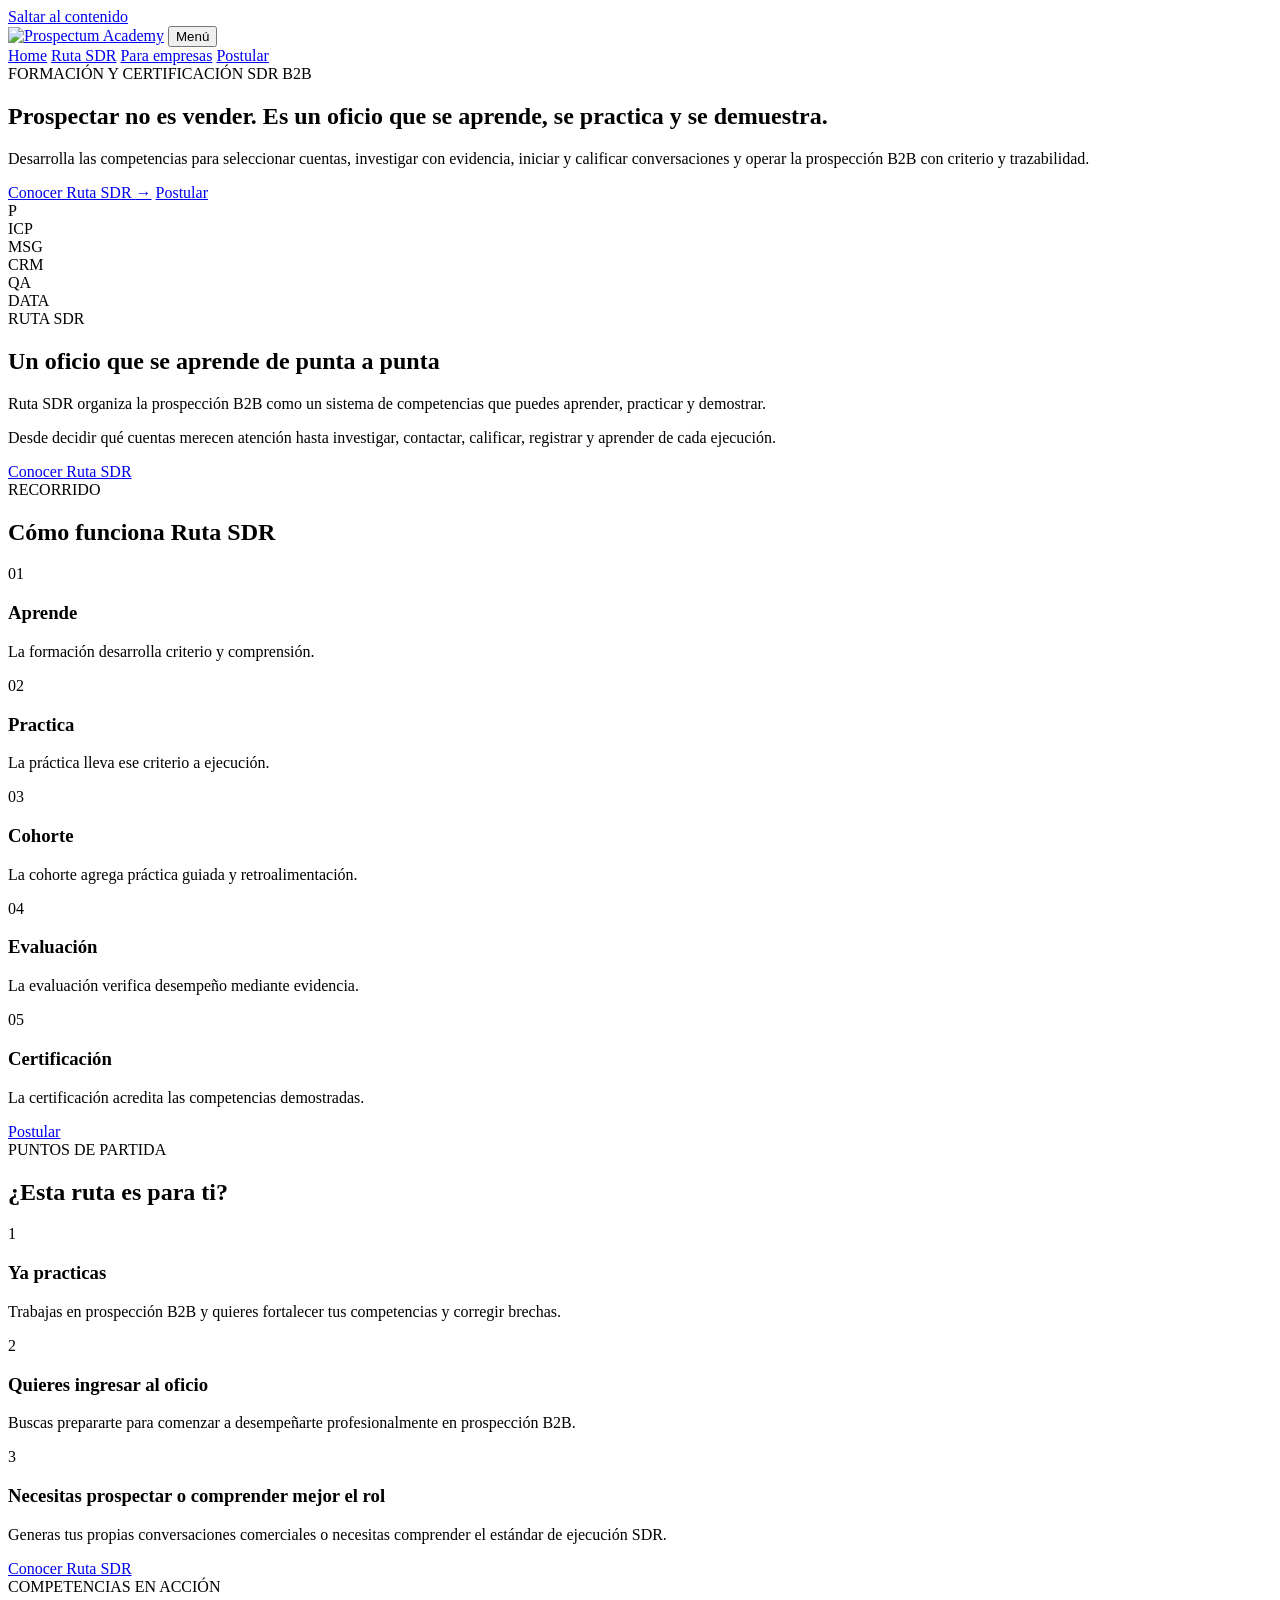
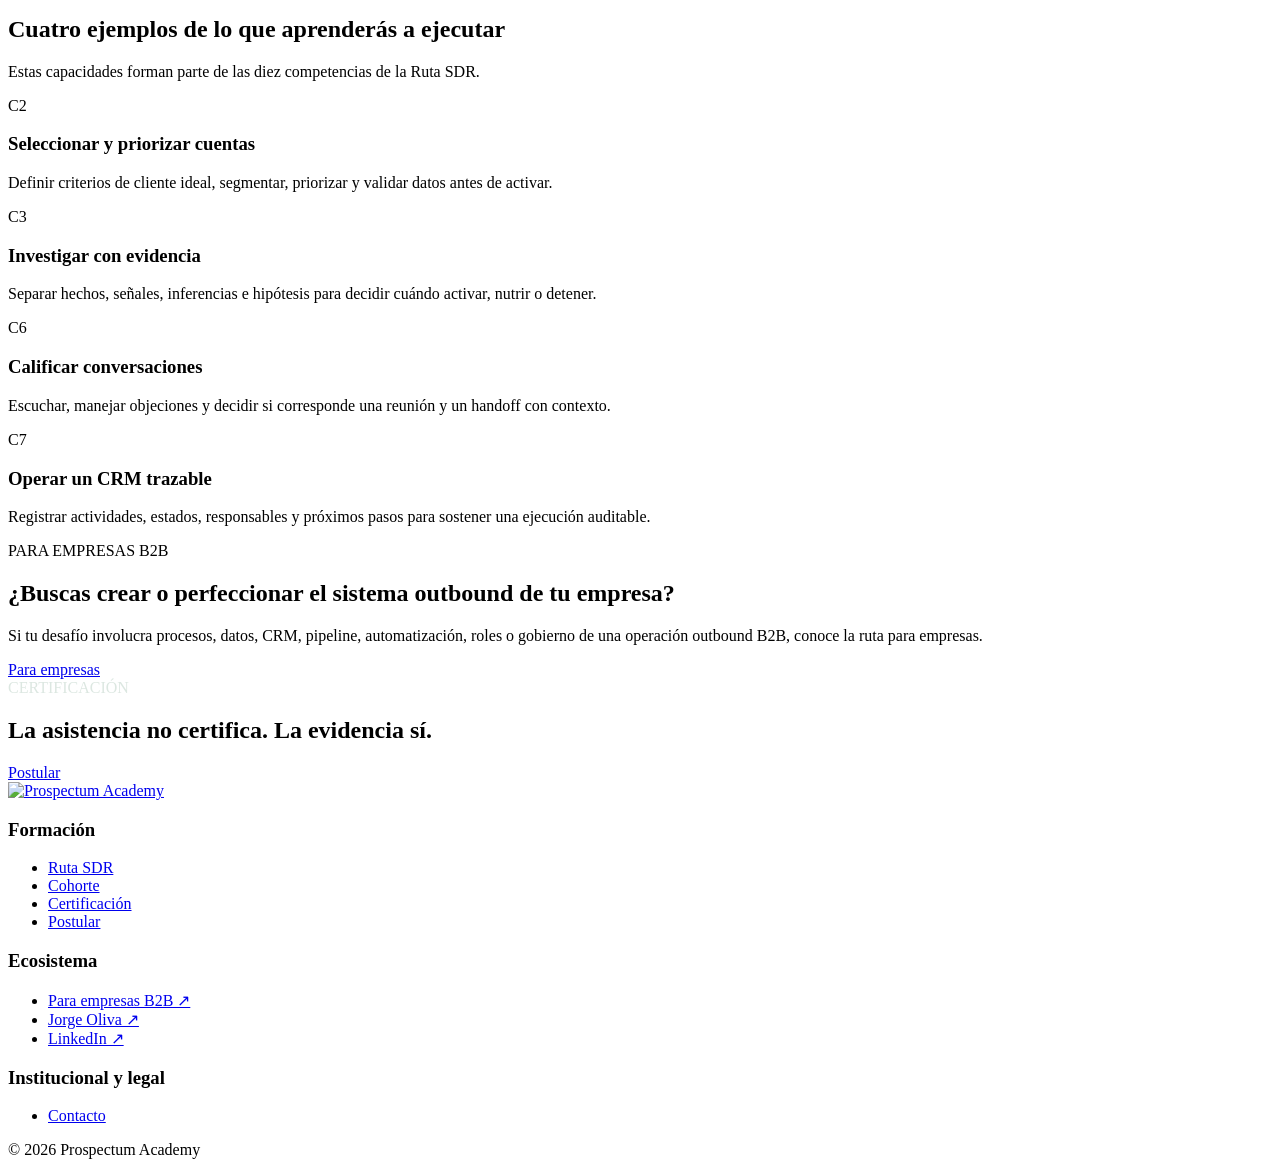
==== index.html @ 735fae05 "Publicar demo navegable Prospectum Academy V1" ====
<!doctype html>
<html lang="es">
<head>
  <meta charset="utf-8">
  <meta name="viewport" content="width=device-width, initial-scale=1">
  <title>Prospectum Academy | Formación y certificación SDR B2B</title>
  <link rel="preconnect" href="https://fonts.googleapis.com">
  <link rel="preconnect" href="https://fonts.gstatic.com" crossorigin>
  <link href="https://fonts.googleapis.com/css2?family=Instrument+Sans:wght@400;500;600;700&family=Inter:wght@300;500;700;800&display=swap" rel="stylesheet">
  <meta name="description" content="Desarrolla competencias para seleccionar cuentas, investigar con evidencia, iniciar y calificar conversaciones y operar la prospección B2B con criterio y trazabilidad.">
  <link rel="canonical" href="https://prospectum.academy/">
  <link rel="stylesheet" href="assets/css/styles.css">
</head>
<body>
<a class="skip-link" href="#contenido">Saltar al contenido</a>
<header class="site-header">
  <div class="container header-inner">
    <a class="brand" href="./" aria-label="Prospectum Academy — Home"><img class="brand-logo" src="assets/img/logo-prospectum-academy.png" alt="Prospectum Academy"></a>
    <button class="menu-toggle" type="button" data-menu-toggle aria-expanded="false" aria-controls="main-nav">Menú</button>
    <nav class="site-nav" id="main-nav" data-site-nav aria-label="Navegación principal">
      <a href="./" aria-current="page">Home</a>
      <a href="ruta-sdr/" data-track="ruta_sdr">Ruta SDR</a>
      <a href="para-empresas/" data-track="para_empresas">Para empresas</a>
      <a href="postular/" class="nav-cta" data-track="postular">Postular</a>
    </nav>
  </div>
</header>
<main id="contenido">
  <section class="hero">
    <div class="container hero-grid">
      <div class="hero-copy">
        <span class="eyebrow">FORMACIÓN Y CERTIFICACIÓN SDR B2B</span>
        <h1>Prospectar no es vender. Es un oficio que se aprende, se practica y se demuestra.</h1>
        <p class="lead">Desarrolla las competencias para seleccionar cuentas, investigar con evidencia, iniciar y calificar conversaciones y operar la prospección B2B con criterio y trazabilidad.</p>
        <div class="hero-actions">
          <a class="btn btn-primary" href="ruta-sdr/" data-track="ruta_sdr">Conocer Ruta SDR <span aria-hidden="true">→</span></a>
          <a class="btn btn-secondary" href="postular/" data-track="postular">Postular</a>
        </div>
      </div>
      <div class="hero-visual" aria-hidden="true">
        <div class="orbit">
          <div class="orbit-core">P</div>
          <div class="orbit-node node-1">ICP</div>
          <div class="orbit-node node-2">MSG</div>
          <div class="orbit-node node-3">CRM</div>
          <div class="orbit-node node-4">QA</div>
          <div class="orbit-node node-5">DATA</div>
        </div>
      </div>
    </div>
  </section>

  <section class="section">
    <div class="container split">
      <div>
        <span class="eyebrow">RUTA SDR</span>
        <h2>Un oficio que se aprende de punta a punta</h2>
      </div>
      <div>
        <p class="section-intro">Ruta SDR organiza la prospección B2B como un sistema de competencias que puedes aprender, practicar y demostrar.</p>
        <p>Desde decidir qué cuentas merecen atención hasta investigar, contactar, calificar, registrar y aprender de cada ejecución.</p>
        <a class="btn btn-secondary" href="ruta-sdr/" data-track="ruta_sdr">Conocer Ruta SDR</a>
      </div>
    </div>
  </section>

  <section class="section section-cream">
    <div class="container">
      <span class="eyebrow">RECORRIDO</span>
      <h2>Cómo funciona Ruta SDR</h2>
      <div class="steps" aria-label="Recorrido Ruta SDR">
        <article class="step"><span class="step-num">01</span><h3>Aprende</h3><p>La formación desarrolla criterio y comprensión.</p></article>
        <article class="step"><span class="step-num">02</span><h3>Practica</h3><p>La práctica lleva ese criterio a ejecución.</p></article>
        <article class="step"><span class="step-num">03</span><h3>Cohorte</h3><p>La cohorte agrega práctica guiada y retroalimentación.</p></article>
        <article class="step"><span class="step-num">04</span><h3>Evaluación</h3><p>La evaluación verifica desempeño mediante evidencia.</p></article>
        <article class="step"><span class="step-num">05</span><h3>Certificación</h3><p>La certificación acredita las competencias demostradas.</p></article>
      </div>
      <div class="hero-actions"><a class="btn btn-primary" href="postular/" data-track="postular">Postular</a></div>
    </div>
  </section>

  <section class="section">
    <div class="container">
      <span class="eyebrow">PUNTOS DE PARTIDA</span>
      <h2>¿Esta ruta es para ti?</h2>
      <div class="cards cards-3">
        <article class="card"><div class="card-icon" aria-hidden="true">1</div><h3>Ya practicas</h3><p>Trabajas en prospección B2B y quieres fortalecer tus competencias y corregir brechas.</p></article>
        <article class="card"><div class="card-icon" aria-hidden="true">2</div><h3>Quieres ingresar al oficio</h3><p>Buscas prepararte para comenzar a desempeñarte profesionalmente en prospección B2B.</p></article>
        <article class="card"><div class="card-icon" aria-hidden="true">3</div><h3>Necesitas prospectar o comprender mejor el rol</h3><p>Generas tus propias conversaciones comerciales o necesitas comprender el estándar de ejecución SDR.</p></article>
      </div>
      <div class="hero-actions"><a class="btn btn-secondary" href="ruta-sdr/" data-track="ruta_sdr">Conocer Ruta SDR</a></div>
    </div>
  </section>

  <section class="section section-cream">
    <div class="container">
      <span class="eyebrow">COMPETENCIAS EN ACCIÓN</span>
      <h2>Cuatro ejemplos de lo que aprenderás a ejecutar</h2>
      <p class="section-intro">Estas capacidades forman parte de las diez competencias de la Ruta SDR.</p>
      <div class="cards cards-4">
        <article class="card"><span class="card-number">C2</span><h3>Seleccionar y priorizar cuentas</h3><p>Definir criterios de cliente ideal, segmentar, priorizar y validar datos antes de activar.</p></article>
        <article class="card"><span class="card-number">C3</span><h3>Investigar con evidencia</h3><p>Separar hechos, señales, inferencias e hipótesis para decidir cuándo activar, nutrir o detener.</p></article>
        <article class="card"><span class="card-number">C6</span><h3>Calificar conversaciones</h3><p>Escuchar, manejar objeciones y decidir si corresponde una reunión y un handoff con contexto.</p></article>
        <article class="card"><span class="card-number">C7</span><h3>Operar un CRM trazable</h3><p>Registrar actividades, estados, responsables y próximos pasos para sostener una ejecución auditable.</p></article>
      </div>
    </div>
  </section>

  <section class="section">
    <div class="container split">
      <div><span class="eyebrow">PARA EMPRESAS B2B</span><h2>¿Buscas crear o perfeccionar el sistema outbound de tu empresa?</h2></div>
      <div><p class="section-intro">Si tu desafío involucra procesos, datos, CRM, pipeline, automatización, roles o gobierno de una operación outbound B2B, conoce la ruta para empresas.</p><a class="btn btn-secondary" href="para-empresas/" data-track="para_empresas">Para empresas</a></div>
    </div>
  </section>

  <section class="section section-dark">
    <div class="narrow">
      <span class="eyebrow" style="color:#dce7e1">CERTIFICACIÓN</span>
      <h2>La asistencia no certifica. La evidencia sí.</h2>
      <div class="hero-actions"><a class="btn btn-on-dark" href="postular/" data-track="postular">Postular</a></div>
    </div>
  </section>
</main>
<footer class="footer">
  <div class="container footer-grid">
    <div><a class="brand" href="./" aria-label="Prospectum Academy — Home"><img class="brand-logo" src="assets/img/logo-prospectum-academy-white.png" alt="Prospectum Academy"></a></div>
    <div><h3>Formación</h3><ul><li><a href="ruta-sdr/">Ruta SDR</a></li><li><a href="ruta-sdr/#cohorte">Cohorte</a></li><li><a href="ruta-sdr/#certificacion">Certificación</a></li><li><a href="postular/">Postular</a></li></ul></div>
    <div><h3>Ecosistema</h3><ul><li><a href="https://prospectum.tech" target="_blank" rel="noopener">Para empresas B2B ↗</a></li><li><a href="https://jorgeoliva.ai" target="_blank" rel="noopener">Jorge Oliva ↗</a></li><li><a href="https://www.linkedin.com/company/prospectum%C2%AE/" target="_blank" rel="noopener">LinkedIn ↗</a></li></ul></div>
    <div><h3>Institucional y legal</h3><ul><li><a href="mailto:contacto@prospectum.academy">Contacto</a></li></ul></div>
  </div>
  <div class="container footer-bottom">© 2026 Prospectum Academy</div>
</footer>
<script src="assets/js/site.js" defer></script>
</body>
</html>
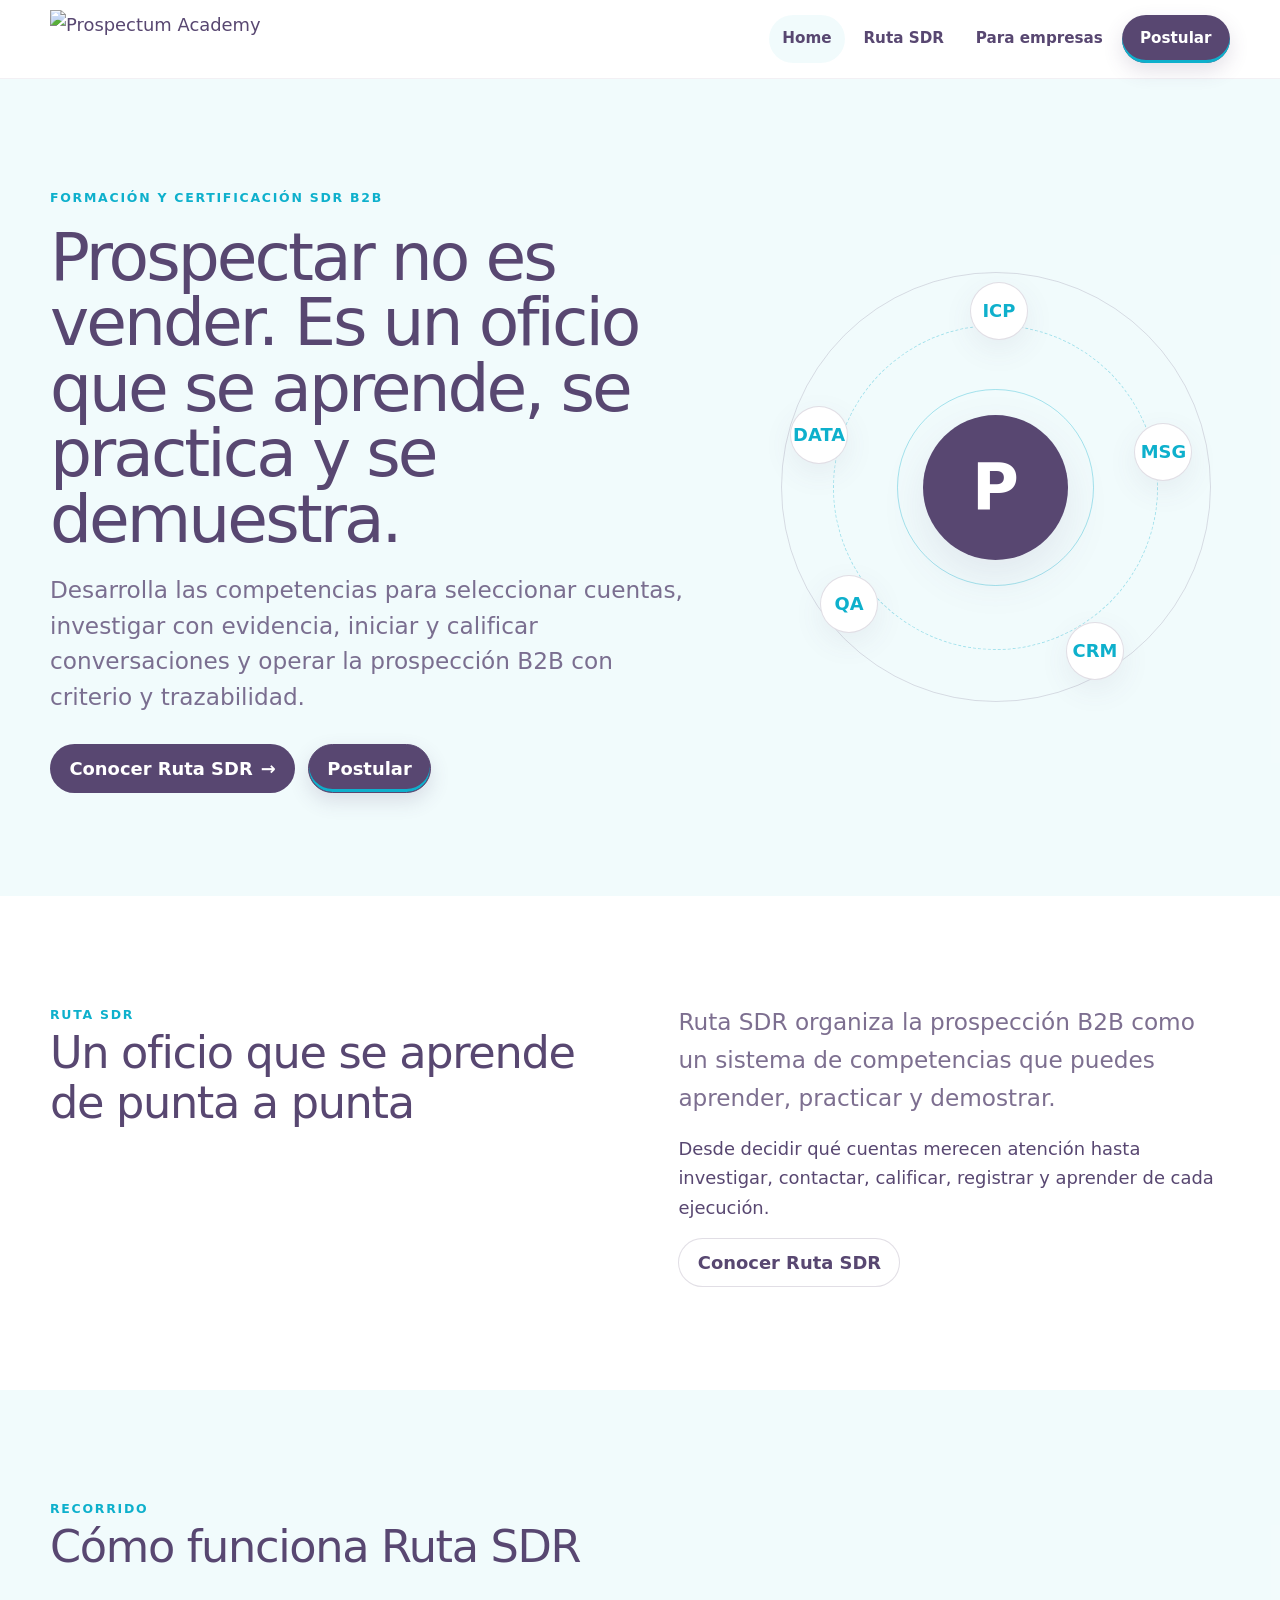
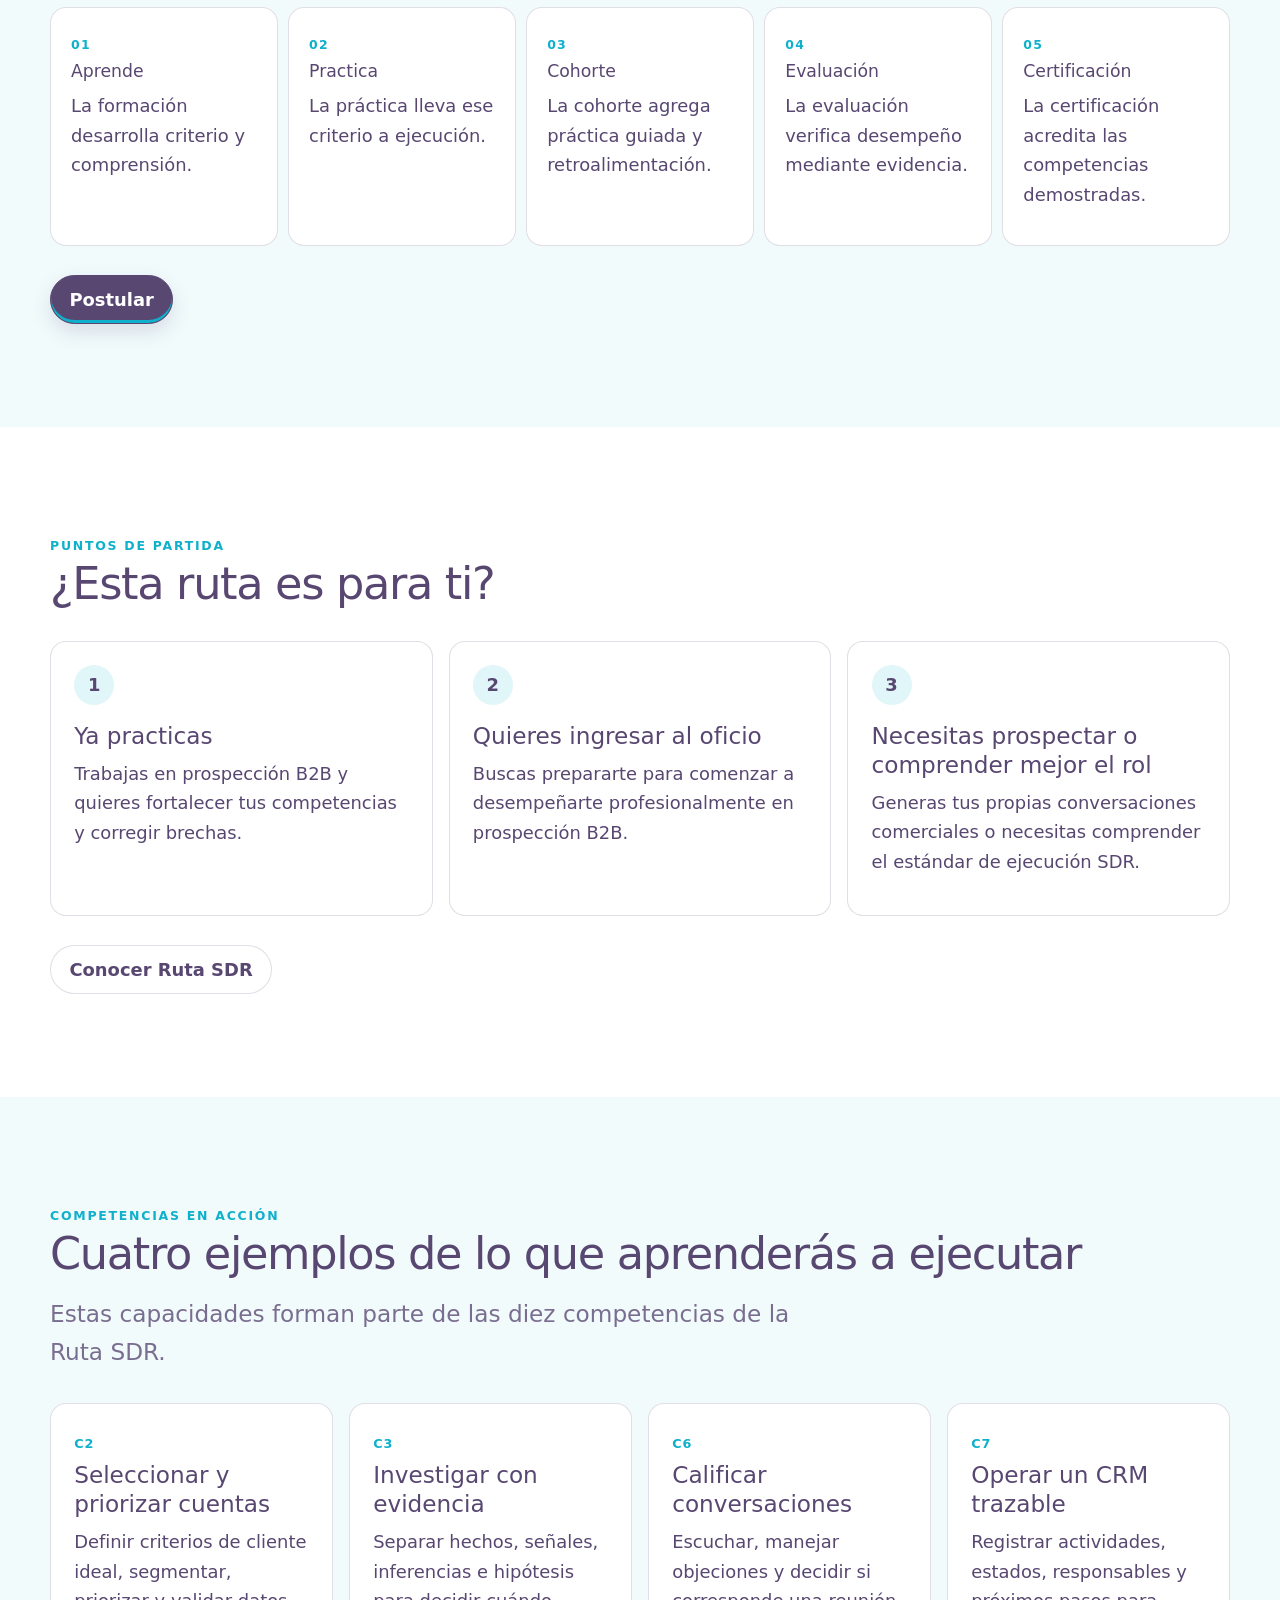
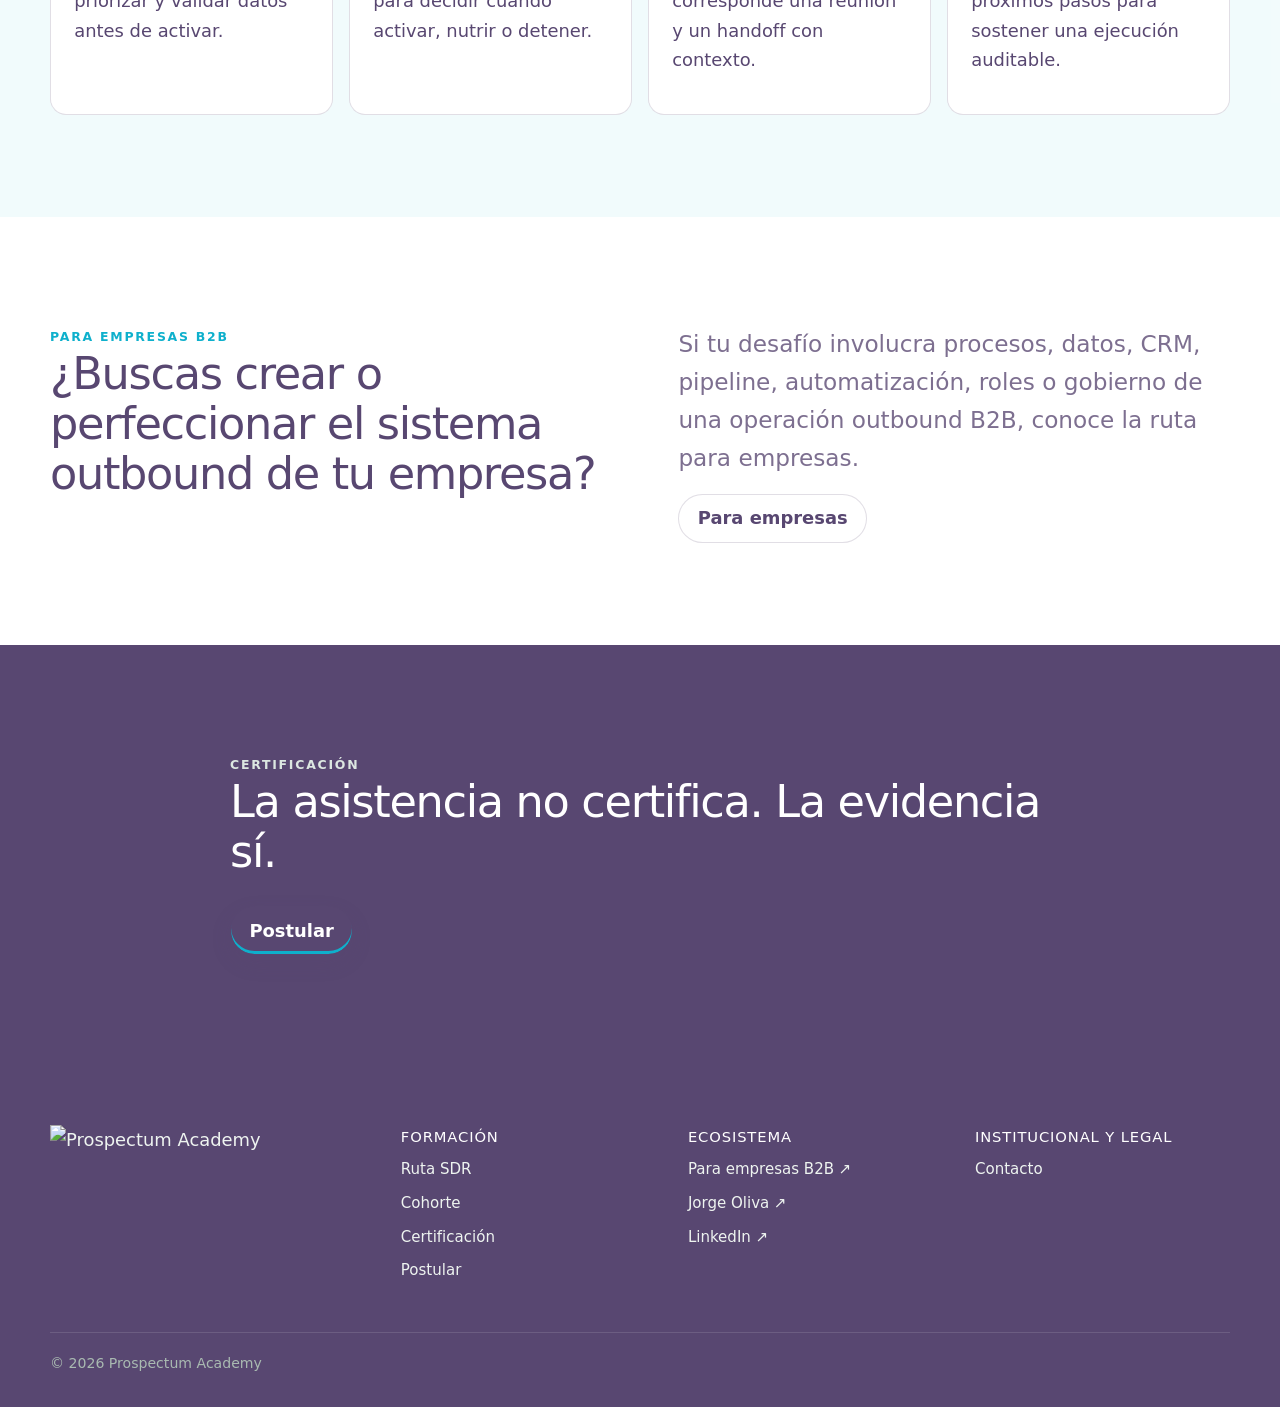
==== commit bb1ba8be: "Fijar dimensiones del logo oficial para render móvil estable" ====
--- a/index.html
+++ b/index.html
@@ -15,7 +15,7 @@
 <a class="skip-link" href="#contenido">Saltar al contenido</a>
 <header class="site-header">
   <div class="container header-inner">
-    <a class="brand" href="./" aria-label="Prospectum Academy — Home"><img class="brand-logo" src="assets/img/logo-prospectum-academy.png" alt="Prospectum Academy"></a>
+    <a class="brand" href="./" aria-label="Prospectum Academy — Home"><img class="brand-logo" src="assets/img/logo-prospectum-academy.png" alt="Prospectum Academy" width="500" height="125"></a>
     <button class="menu-toggle" type="button" data-menu-toggle aria-expanded="false" aria-controls="main-nav">Menú</button>
     <nav class="site-nav" id="main-nav" data-site-nav aria-label="Navegación principal">
       <a href="./" aria-current="page">Home</a>
@@ -123,7 +123,7 @@
 </main>
 <footer class="footer">
   <div class="container footer-grid">
-    <div><a class="brand" href="./" aria-label="Prospectum Academy — Home"><img class="brand-logo" src="assets/img/logo-prospectum-academy-white.png" alt="Prospectum Academy"></a></div>
+    <div><a class="brand" href="./" aria-label="Prospectum Academy — Home"><img class="brand-logo" src="assets/img/logo-prospectum-academy-white.png" alt="Prospectum Academy" width="500" height="125"></a></div>
     <div><h3>Formación</h3><ul><li><a href="ruta-sdr/">Ruta SDR</a></li><li><a href="ruta-sdr/#cohorte">Cohorte</a></li><li><a href="ruta-sdr/#certificacion">Certificación</a></li><li><a href="postular/">Postular</a></li></ul></div>
     <div><h3>Ecosistema</h3><ul><li><a href="https://prospectum.tech" target="_blank" rel="noopener">Para empresas B2B ↗</a></li><li><a href="https://jorgeoliva.ai" target="_blank" rel="noopener">Jorge Oliva ↗</a></li><li><a href="https://www.linkedin.com/company/prospectum%C2%AE/" target="_blank" rel="noopener">LinkedIn ↗</a></li></ul></div>
     <div><h3>Institucional y legal</h3><ul><li><a href="mailto:contacto@prospectum.academy">Contacto</a></li></ul></div>
--- a/assets/css/styles.css
+++ b/assets/css/styles.css
@@ -0,0 +1,203 @@
+:root {
+  /* BRAND-SPEC-001 V0.1 — APPROVED */
+  --color-violet: #584771;
+  --color-academy: #0EB0CC;
+  --color-neutral: #8CA7AC;
+  --color-white: #FFFFFF;
+  --color-magenta: #EA5599;
+  --color-ink: #584771;
+  --color-ink-soft: rgba(88, 71, 113, .78);
+  --color-surface: #FFFFFF;
+  --color-surface-tint: rgba(14, 176, 204, .055);
+  --color-surface-violet: rgba(88, 71, 113, .055);
+  --color-line: rgba(88, 71, 113, .18);
+  --color-focus: #584771;
+  --shadow-soft: 0 18px 45px rgba(88, 71, 113, .10);
+  --radius-sm: .65rem;
+  --radius-md: 1rem;
+  --radius-lg: 1.6rem;
+  --radius-pill: 999px;
+  --container: 1180px;
+  --font-head: "Instrument Sans", Inter, ui-sans-serif, system-ui, sans-serif;
+  --font-body: Inter, ui-sans-serif, system-ui, sans-serif;
+  --step--1: clamp(.88rem, .84rem + .18vw, .98rem);
+  --step-0: clamp(1rem, .95rem + .24vw, 1.12rem);
+  --step-1: clamp(1.2rem, 1.08rem + .48vw, 1.45rem);
+  --step-2: clamp(1.5rem, 1.28rem + .85vw, 1.95rem);
+  --step-3: clamp(2rem, 1.55rem + 1.55vw, 2.85rem);
+  --step-4: clamp(2.7rem, 1.9rem + 2.8vw, 4.65rem);
+}
+
+* { box-sizing: border-box; }
+html { scroll-behavior: smooth; }
+body {
+  margin: 0;
+  color: var(--color-ink);
+  background: var(--color-white);
+  font-family: var(--font-body);
+  font-size: var(--step-0);
+  line-height: 1.65;
+  -webkit-font-smoothing: antialiased;
+}
+img, svg { max-width: 100%; height: auto; }
+a { color: inherit; }
+a:focus-visible, button:focus-visible, input:focus-visible, textarea:focus-visible, select:focus-visible {
+  outline: 3px solid var(--color-focus);
+  outline-offset: 3px;
+}
+button, input, textarea, select { font: inherit; }
+
+.skip-link {
+  position: absolute; left: 1rem; top: -4rem; z-index: 9999;
+  background: var(--color-ink); color: white; padding: .65rem 1rem; border-radius: .5rem;
+}
+.skip-link:focus { top: 1rem; }
+
+.container { width: min(calc(100% - 2rem), var(--container)); margin-inline: auto; }
+.narrow { width: min(calc(100% - 2rem), 820px); margin-inline: auto; }
+.section { padding: clamp(4.2rem, 8vw, 7rem) 0; }
+.section-sm { padding: clamp(2.8rem, 5vw, 4.5rem) 0; }
+.section-cream { background: var(--color-surface-tint); }
+.section-dark { background: var(--color-violet); color: var(--color-white); }
+.section-dark h2, .section-dark h3 { color: var(--color-white); }
+
+.site-header {
+  position: sticky; top: 0; z-index: 100;
+  background: rgba(255,255,255,.95);
+  border-bottom: 1px solid rgba(88,71,113,.08);
+  backdrop-filter: blur(12px);
+}
+.header-inner { min-height: 78px; display: flex; align-items: center; justify-content: space-between; gap: 2rem; }
+.brand { display: inline-flex; align-items: center; gap: .75rem; text-decoration: none; min-width: max-content; }
+.brand-logo { display:block; width:clamp(170px, 16vw, 220px); height:auto; }
+.footer .brand-logo { width:190px; }
+
+.site-nav { display:flex; align-items:center; gap:.35rem; }
+.site-nav a { text-decoration:none; padding:.7rem .82rem; border-radius: var(--radius-pill); font-size:.95rem; font-weight:650; }
+.site-nav a:hover, .site-nav a[aria-current="page"] { background: var(--color-surface-tint); }
+.site-nav .nav-cta { background:var(--color-violet); color:white; padding-inline:1.15rem; }
+.site-nav .nav-cta:hover, .site-nav .nav-cta[aria-current="page"] { opacity:.9; }
+.menu-toggle { display:none; border:1px solid var(--color-line); background:white; border-radius:var(--radius-pill); padding:.58rem .78rem; font-weight:750; }
+
+.eyebrow { color: var(--color-academy); font-size: .78rem; font-weight: 850; letter-spacing: .14em; text-transform: uppercase; }
+.hero { background: var(--color-surface-tint); overflow:hidden; }
+.hero-grid { min-height: 650px; display:grid; grid-template-columns:minmax(0, 1.15fr) minmax(320px,.85fr); align-items:center; gap: clamp(2.5rem, 6vw, 6rem); padding: clamp(4rem, 8vw, 7rem) 0; }
+.hero-copy h1 { margin:.85rem 0 1.2rem; max-width: 820px; font-size: var(--step-4); line-height: .99; letter-spacing:-.045em; }
+.hero-copy .lead { max-width: 760px; font-size: var(--step-1); color: var(--color-ink-soft); line-height:1.55; }
+.hero-actions { display:flex; gap:.8rem; flex-wrap:wrap; margin-top:1.8rem; }
+.btn {
+  display:inline-flex; align-items:center; justify-content:center; min-height:48px; gap:.5rem;
+  padding:.8rem 1.15rem; border-radius:var(--radius-pill); text-decoration:none; border:1px solid transparent;
+  font-weight:800; line-height:1.2; cursor:pointer;
+}
+.btn-primary { background:var(--color-violet); color:white; }
+.btn-primary:hover { opacity:.9; }
+.btn-secondary { background:white; border-color:var(--color-line); }
+.btn-secondary:hover { border-color:var(--color-academy); }
+.btn-on-dark { background:white; color:var(--color-violet); }
+.btn-external::after { content:"↗"; font-size:.95em; }
+
+.hero-visual { position:relative; min-height:460px; display:grid; place-items:center; }
+.orbit { width:min(100%,430px); aspect-ratio:1; position:relative; border-radius:50%; border:1px solid rgba(88,71,113,.18); display:grid; place-items:center; }
+.orbit::before, .orbit::after { content:""; position:absolute; border-radius:50%; border:1px dashed rgba(14,176,204,.34); }
+.orbit::before { inset:12%; }
+.orbit::after { inset:27%; border-style:solid; }
+.orbit-core { width:34%; aspect-ratio:1; border-radius:50%; background:var(--color-violet); display:grid; place-items:center; color:white; font-size:clamp(2rem,5vw,4rem); font-weight:900; box-shadow:var(--shadow-soft); z-index:2; }
+.orbit-node { position:absolute; width:58px; aspect-ratio:1; border-radius:50%; background:white; border:1px solid var(--color-line); box-shadow:0 10px 30px rgba(88,71,113,.08); display:grid; place-items:center; font-weight:850; color:var(--color-academy); }
+.node-1 { top:2%; left:44%; } .node-2 { right:4%; top:35%; } .node-3 { right:20%; bottom:5%; } .node-4 { left:9%; bottom:16%; } .node-5 { left:2%; top:31%; }
+
+h1, h2, h3 { font-family: var(--font-head); }
+h2 { font-size:var(--step-3); line-height:1.12; letter-spacing:-.03em; margin:0 0 1rem; }
+h3 { font-size:var(--step-1); line-height:1.25; margin:.2rem 0 .55rem; }
+p { margin:.3rem 0 1rem; }
+.section-intro { max-width:780px; color:var(--color-ink-soft); font-size:var(--step-1); }
+.text-muted { color:var(--color-ink-soft); }
+
+.cards { display:grid; gap:1rem; margin-top:2rem; }
+.cards-3 { grid-template-columns:repeat(3, minmax(0,1fr)); }
+.cards-4 { grid-template-columns:repeat(4, minmax(0,1fr)); }
+.card { background:white; border:1px solid var(--color-line); border-radius:var(--radius-md); padding:1.45rem; }
+.card-soft { background:var(--color-surface-tint); }
+.card-number { font-weight:900; color:var(--color-academy); letter-spacing:.08em; font-size:.8rem; }
+.card-icon { width:40px; height:40px; border-radius:50%; background:rgba(14,176,204,.12); display:grid; place-items:center; color:var(--color-violet); font-weight:900; margin-bottom:1rem; }
+
+.steps { display:grid; grid-template-columns:repeat(5,1fr); gap:.65rem; margin-top:2.2rem; }
+.step { position:relative; padding:1.25rem; border-radius:var(--radius-md); border:1px solid var(--color-line); background:white; }
+.step-num { color:var(--color-academy); font-weight:900; font-size:.78rem; letter-spacing:.1em; }
+.step h3 { font-size:1.08rem; }
+
+.competency-grid { display:grid; grid-template-columns:repeat(2,minmax(0,1fr)); gap:1rem; margin-top:2rem; }
+.competency { border:1px solid var(--color-line); border-radius:var(--radius-md); padding:1.5rem; background:white; }
+.competency-id { font-size:.75rem; letter-spacing:.1em; font-weight:900; color:var(--color-academy); }
+.competency h3 { font-size:1.2rem; }
+
+.split { display:grid; grid-template-columns:1fr 1fr; gap:clamp(2rem,6vw,5rem); align-items:start; }
+.callout { border-left:4px solid var(--color-academy); padding:1.1rem 1.35rem; background:var(--color-surface-tint); border-radius:0 var(--radius-md) var(--radius-md) 0; }
+.inline-list { margin:1.2rem 0 0; padding-left:1.2rem; }
+.inline-list li { margin:.45rem 0; }
+.route-choice { display:grid; grid-template-columns:1fr 1fr; gap:1rem; margin-top:1.5rem; }
+.route-choice > div { border:1px solid var(--color-line); border-radius:var(--radius-md); padding:1.4rem; background:white; }
+
+.form-shell { max-width:860px; margin:0 auto; background:white; border:1px solid var(--color-line); box-shadow:var(--shadow-soft); border-radius:var(--radius-lg); padding:clamp(1.35rem,4vw,3rem); }
+.form-grid { display:grid; grid-template-columns:repeat(2,minmax(0,1fr)); gap:1rem; }
+.field { display:flex; flex-direction:column; gap:.4rem; }
+.field-full { grid-column:1 / -1; }
+label, legend { font-weight:750; font-size:.94rem; }
+input, textarea, select { width:100%; border:1px solid rgba(88,71,113,.28); border-radius:.7rem; padding:.82rem .9rem; background:white; color:var(--color-ink); }
+textarea { min-height:125px; resize:vertical; }
+fieldset { border:0; padding:0; margin:1.3rem 0 0; }
+.radio-card { display:flex; gap:.7rem; align-items:flex-start; border:1px solid var(--color-line); border-radius:.8rem; padding:1rem; margin:.65rem 0; }
+.radio-card input { width:auto; margin-top:.25rem; }
+.consent { display:flex; gap:.7rem; align-items:flex-start; margin:1.2rem 0; }
+.consent input { width:auto; margin-top:.28rem; }
+.form-note { color:var(--color-ink-soft); font-size:var(--step--1); }
+.form-error { color:#584771; font-weight:700; margin-top:.6rem; }
+.success-panel { display:none; text-align:left; }
+.success-panel.is-visible { display:block; }
+.form-content.is-hidden { display:none; }
+
+.footer { background:#584771; color:#dbe4df; padding:4.2rem 0 2rem; }
+.footer-grid { display:grid; grid-template-columns:1.25fr repeat(3,1fr); gap:2rem; }
+.footer a { color:#eef4f0; text-decoration:none; }
+.footer a:hover { text-decoration:underline; }
+.footer h3 { color:white; font-size:.92rem; letter-spacing:.06em; text-transform:uppercase; }
+.footer ul { list-style:none; padding:0; margin:.7rem 0 0; }
+.footer li { margin:.55rem 0; font-size:.94rem; }
+.footer-pending { color:#91a69b; cursor:default; }
+.footer-bottom { margin-top:2.5rem; border-top:1px solid rgba(255,255,255,.12); padding-top:1.2rem; font-size:.88rem; color:#a9bab1; }
+
+@media (max-width: 900px) {
+  .menu-toggle { display:inline-flex; }
+  .site-nav { display:none; position:absolute; top:78px; left:0; right:0; background:white; padding:1rem; border-bottom:1px solid var(--color-line); box-shadow:var(--shadow-soft); flex-direction:column; align-items:stretch; }
+  .site-nav.is-open { display:flex; }
+  .site-nav a { width:100%; padding:.9rem 1rem; }
+  .hero-grid { grid-template-columns:1fr; min-height:auto; }
+  .hero-visual { min-height:380px; }
+  .cards-4, .cards-3 { grid-template-columns:repeat(2,minmax(0,1fr)); }
+  .steps { grid-template-columns:repeat(2,minmax(0,1fr)); }
+  .competency-grid, .split, .route-choice { grid-template-columns:1fr; }
+  .footer-grid { grid-template-columns:repeat(2,1fr); }
+}
+
+@media (max-width: 580px) {
+  .container, .narrow { width:min(calc(100% - 1.3rem), var(--container)); }
+  .header-inner { min-height:68px; }
+  .site-nav { top:68px; }
+  .brand-logo { display:block; width:clamp(170px, 16vw, 220px); height:auto; }
+  .footer .brand-logo { width:190px; }
+  .hero-grid { padding:3.5rem 0 4rem; gap:2rem; }
+  .hero-copy h1 { font-size:clamp(2.45rem,13vw,3.65rem); }
+  .hero-actions .btn { width:100%; }
+  .hero-visual { min-height:315px; }
+  .orbit { width:min(90vw,330px); }
+  .orbit-node { width:46px; font-size:.82rem; }
+  .cards-4, .cards-3, .steps, .footer-grid { grid-template-columns:1fr; }
+  .form-grid { grid-template-columns:1fr; }
+  .field-full { grid-column:auto; }
+  .section { padding:4rem 0; }
+}
+
+@media (prefers-reduced-motion: reduce) {
+  html { scroll-behavior:auto; }
+  *, *::before, *::after { animation-duration:.01ms !important; animation-iteration-count:1 !important; transition-duration:.01ms !important; }
+}
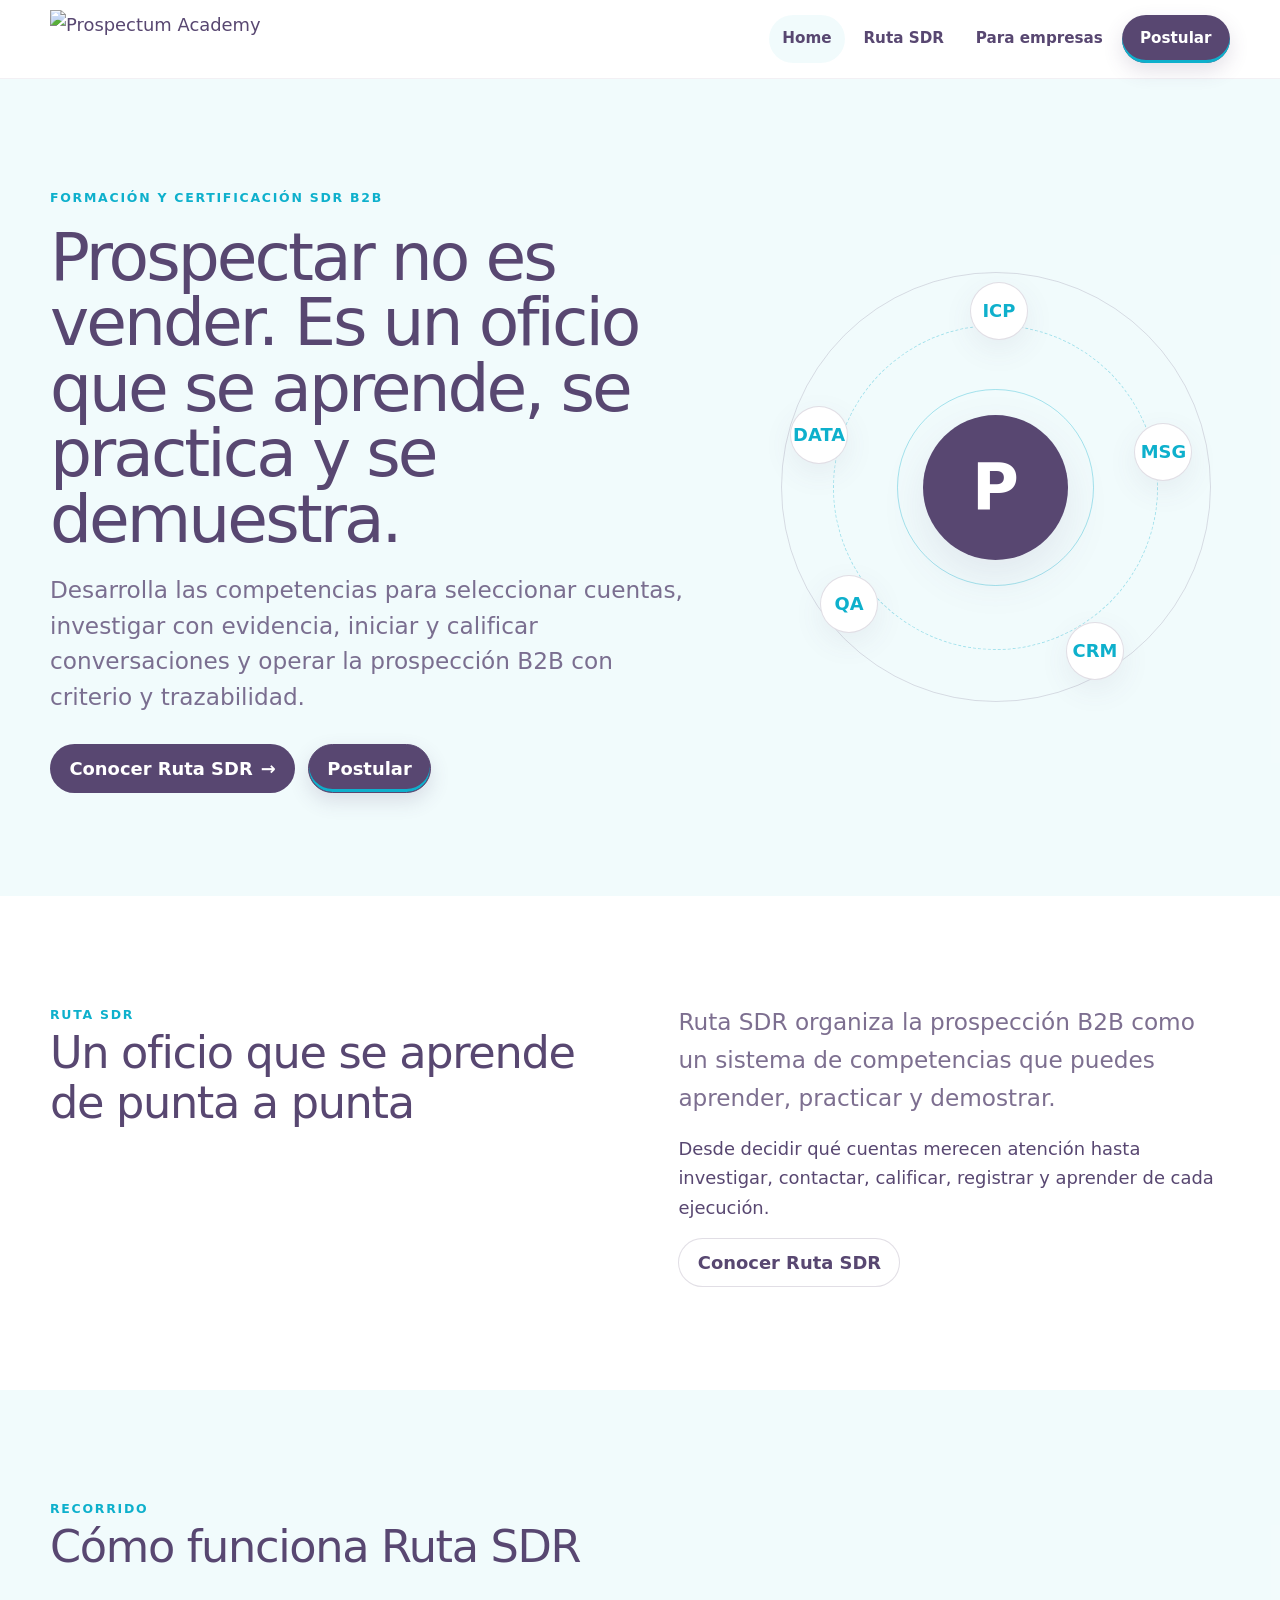
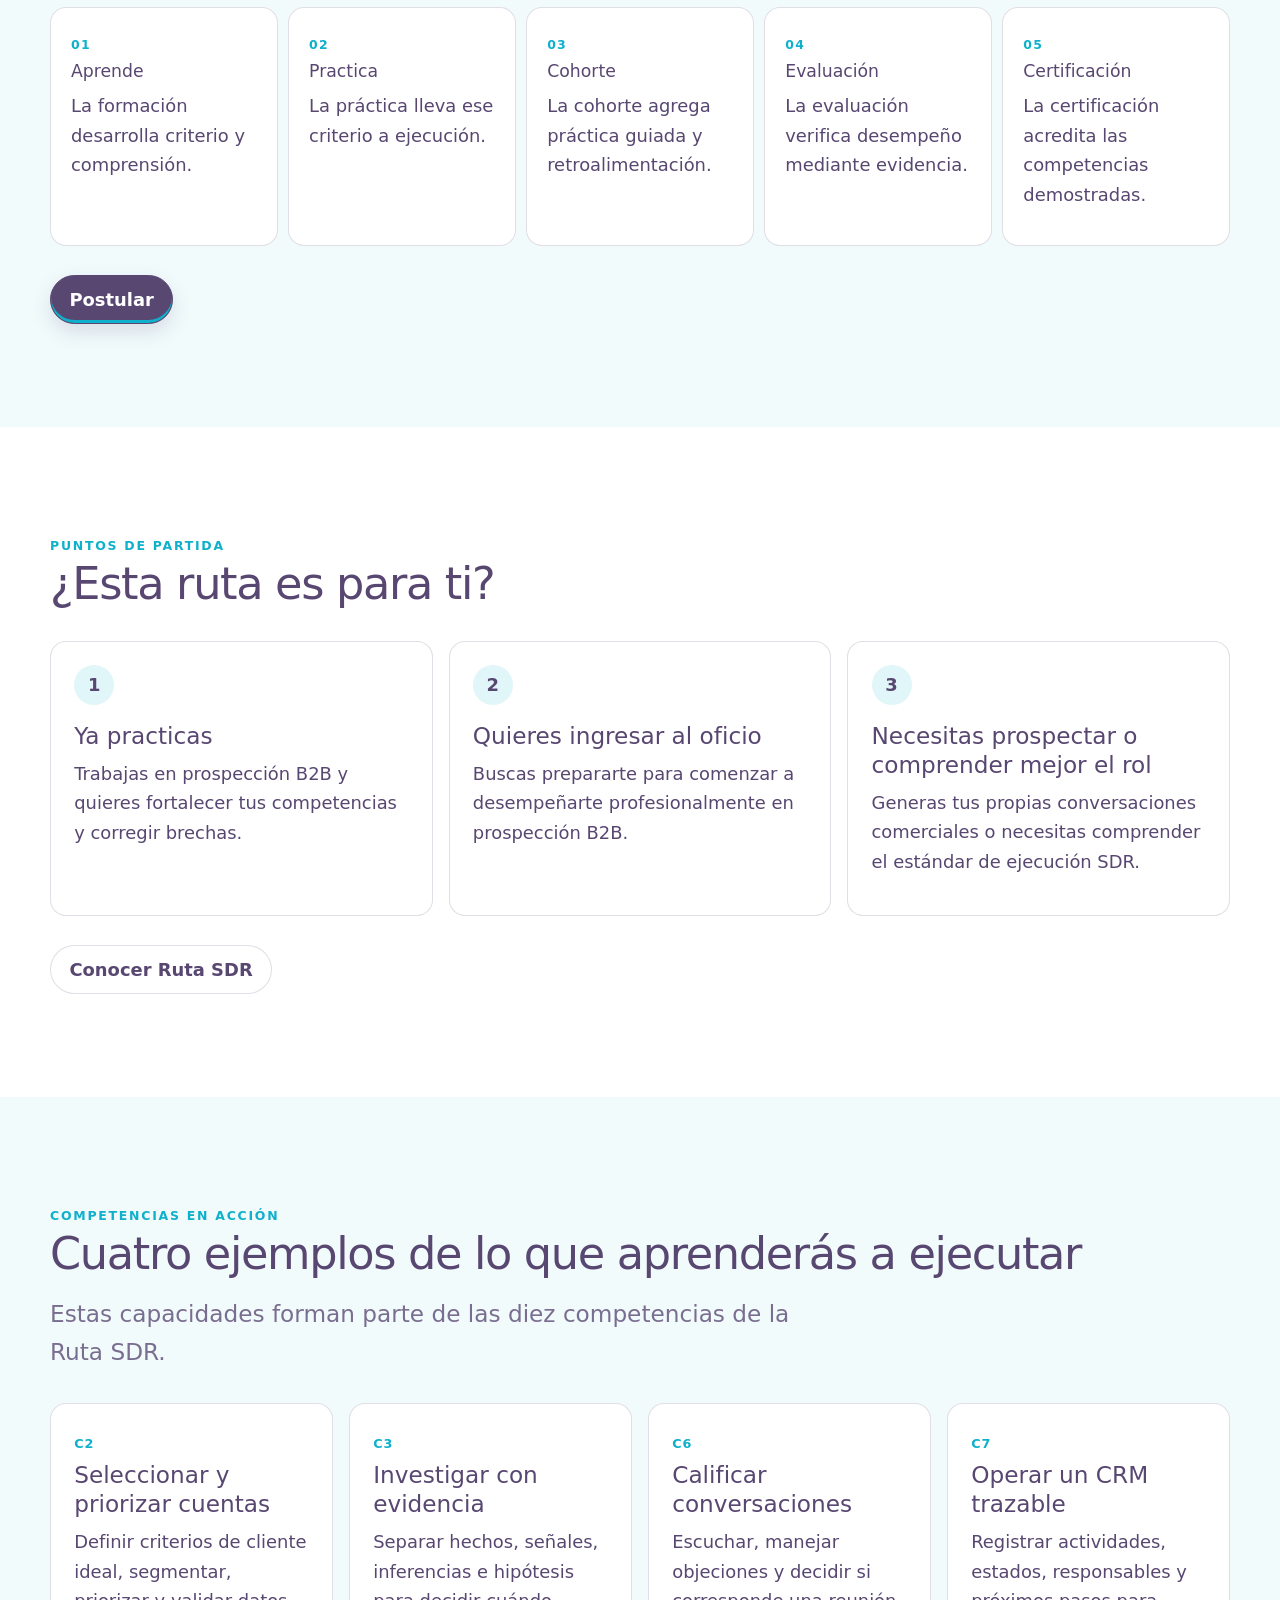
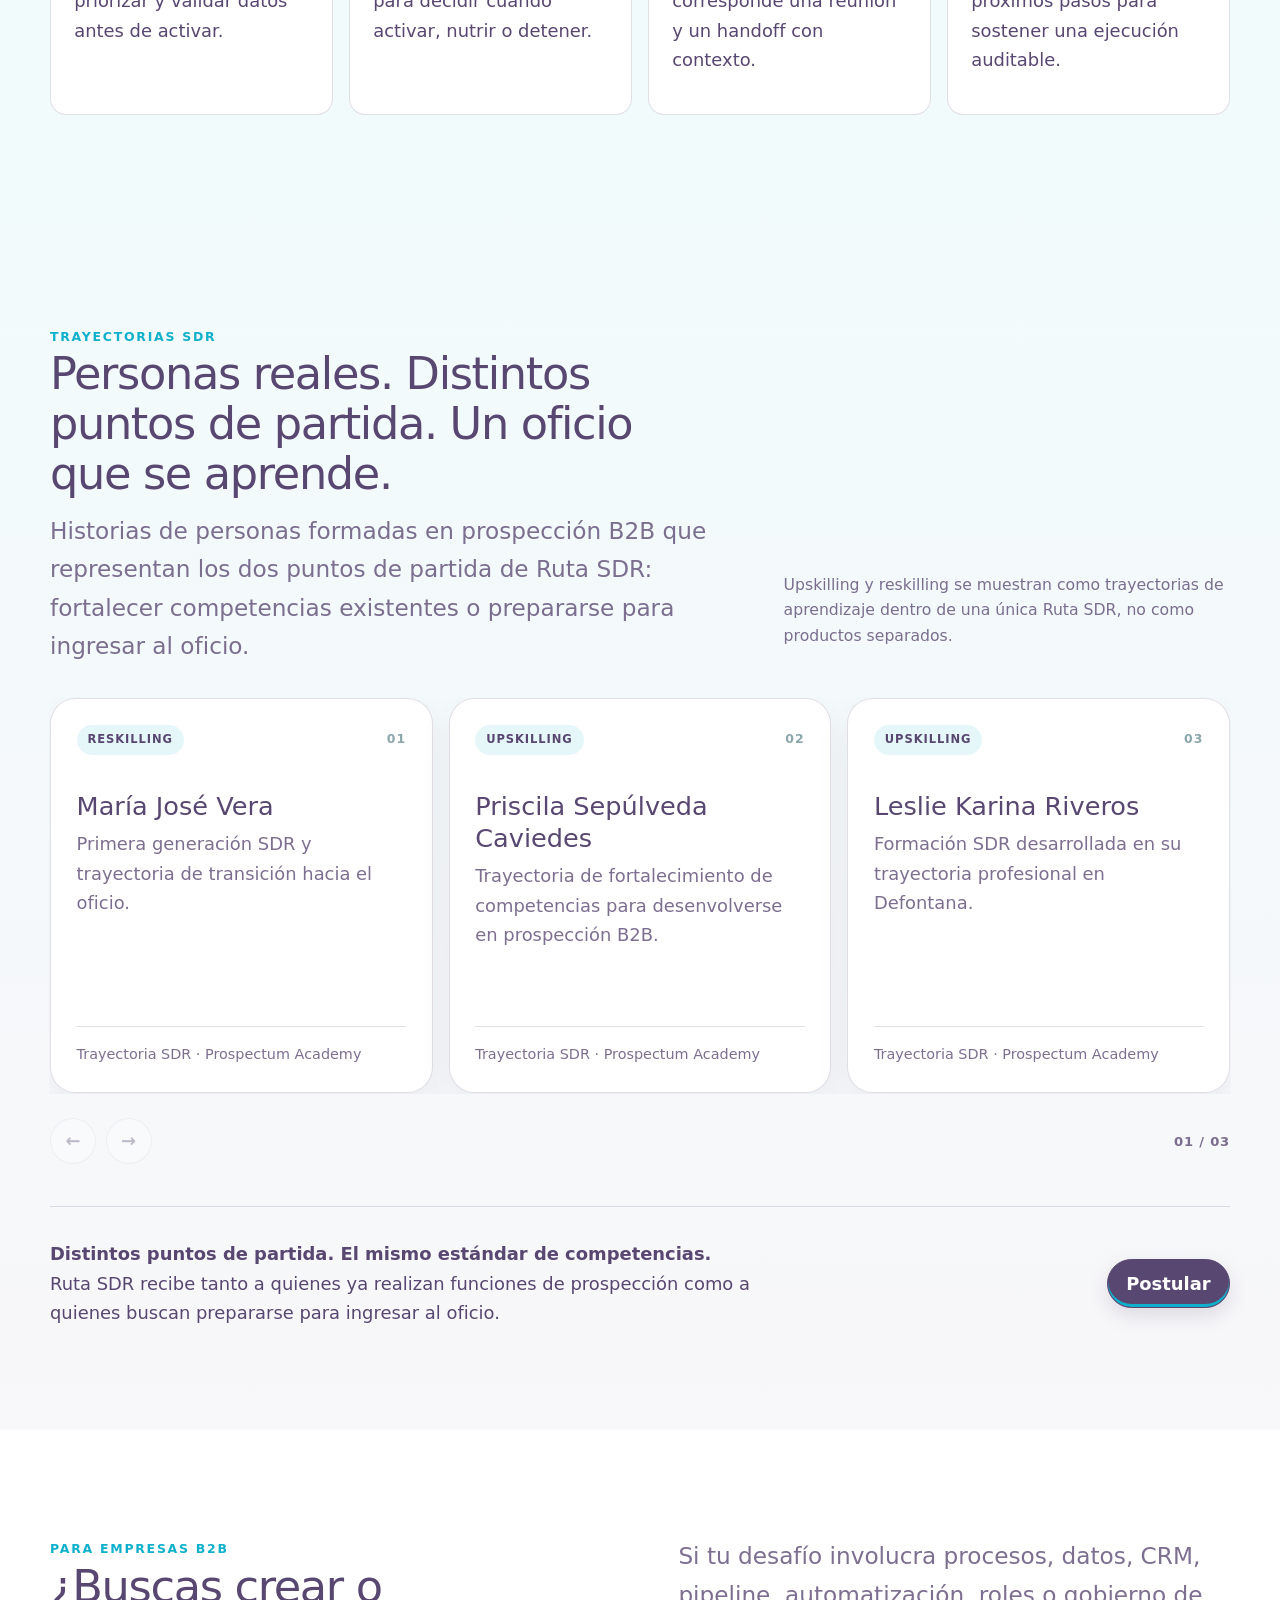
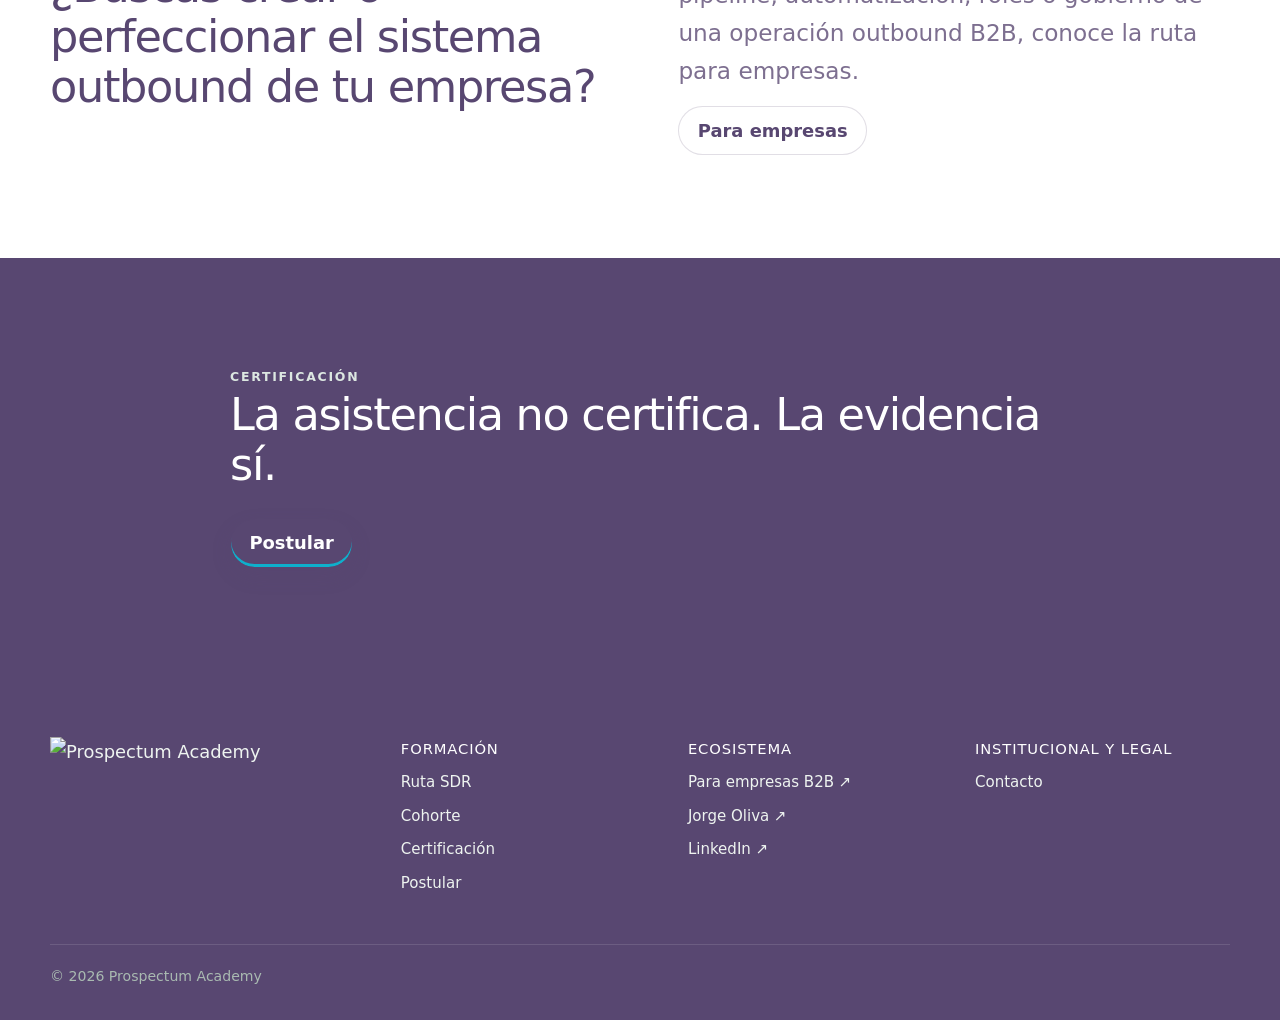
==== commit 6b351fe6: "Add Trayectorias SDR carousel to Academy home" ====
--- a/index.html
+++ b/index.html
@@ -10,6 +10,7 @@
   <meta name="description" content="Desarrolla competencias para seleccionar cuentas, investigar con evidencia, iniciar y calificar conversaciones y operar la prospección B2B con criterio y trazabilidad.">
   <link rel="canonical" href="https://prospectum.academy/">
   <link rel="stylesheet" href="assets/css/styles.css">
+  <link rel="stylesheet" href="assets/css/testimonials-carousel.css">
 </head>
 <body>
 <a class="skip-link" href="#contenido">Saltar al contenido</a>
@@ -106,6 +107,71 @@
     </div>
   </section>
 
+  <section class="section testimonials-section" aria-labelledby="trayectorias-title">
+    <div class="container">
+      <div class="testimonials-head">
+        <div>
+          <span class="eyebrow">TRAYECTORIAS SDR</span>
+          <h2 id="trayectorias-title">Personas reales. Distintos puntos de partida. Un oficio que se aprende.</h2>
+          <p class="section-intro">Historias de personas formadas en prospección B2B que representan los dos puntos de partida de Ruta SDR: fortalecer competencias existentes o prepararse para ingresar al oficio.</p>
+        </div>
+        <p class="testimonials-note">Upskilling y reskilling se muestran como trayectorias de aprendizaje dentro de una única Ruta SDR, no como productos separados.</p>
+      </div>
+
+      <div class="testimonials-carousel" data-testimonials-carousel>
+        <div class="testimonials-viewport" data-testimonials-viewport tabindex="0" aria-label="Trayectorias SDR">
+          <div class="testimonials-track" data-testimonials-track>
+            <article class="testimonial-card">
+              <div class="testimonial-card-top">
+                <span class="testimonial-badge">Reskilling</span>
+                <span class="testimonial-index">01</span>
+              </div>
+              <h3>María José Vera</h3>
+              <p class="testimonial-context">Primera generación SDR y trayectoria de transición hacia el oficio.</p>
+              <div class="testimonial-spacer" aria-hidden="true"></div>
+              <div class="testimonial-meta">Trayectoria SDR · Prospectum Academy</div>
+            </article>
+
+            <article class="testimonial-card">
+              <div class="testimonial-card-top">
+                <span class="testimonial-badge">Upskilling</span>
+                <span class="testimonial-index">02</span>
+              </div>
+              <h3>Priscila Sepúlveda Caviedes</h3>
+              <p class="testimonial-context">Trayectoria de fortalecimiento de competencias para desenvolverse en prospección B2B.</p>
+              <div class="testimonial-spacer" aria-hidden="true"></div>
+              <div class="testimonial-meta">Trayectoria SDR · Prospectum Academy</div>
+            </article>
+
+            <article class="testimonial-card">
+              <div class="testimonial-card-top">
+                <span class="testimonial-badge">Upskilling</span>
+                <span class="testimonial-index">03</span>
+              </div>
+              <h3>Leslie Karina Riveros</h3>
+              <p class="testimonial-context">Formación SDR desarrollada en su trayectoria profesional en Defontana.</p>
+              <div class="testimonial-spacer" aria-hidden="true"></div>
+              <div class="testimonial-meta">Trayectoria SDR · Prospectum Academy</div>
+            </article>
+          </div>
+        </div>
+
+        <div class="testimonials-controls">
+          <div class="testimonials-buttons" aria-label="Controles del carrusel">
+            <button class="carousel-btn" type="button" data-testimonials-prev aria-label="Trayectoria anterior">←</button>
+            <button class="carousel-btn" type="button" data-testimonials-next aria-label="Trayectoria siguiente">→</button>
+          </div>
+          <span class="carousel-status" data-testimonials-status aria-live="polite">01 / 03</span>
+        </div>
+      </div>
+
+      <div class="testimonials-cta">
+        <p><strong>Distintos puntos de partida. El mismo estándar de competencias.</strong><br>Ruta SDR recibe tanto a quienes ya realizan funciones de prospección como a quienes buscan prepararse para ingresar al oficio.</p>
+        <a class="btn btn-primary" href="postular/" data-track="postular">Postular</a>
+      </div>
+    </div>
+  </section>
+
   <section class="section">
     <div class="container split">
       <div><span class="eyebrow">PARA EMPRESAS B2B</span><h2>¿Buscas crear o perfeccionar el sistema outbound de tu empresa?</h2></div>
@@ -131,5 +197,6 @@
   <div class="container footer-bottom">© 2026 Prospectum Academy</div>
 </footer>
 <script src="assets/js/site.js" defer></script>
+<script src="assets/js/testimonials-carousel.js" defer></script>
 </body>
 </html>
--- a/assets/css/testimonials-carousel.css
+++ b/assets/css/testimonials-carousel.css
@@ -0,0 +1,178 @@
+.testimonials-section {
+  background: linear-gradient(180deg, rgba(14,176,204,.055) 0%, rgba(88,71,113,.045) 100%);
+  overflow: hidden;
+}
+
+.testimonials-head {
+  display: grid;
+  grid-template-columns: minmax(0, 1.2fr) minmax(280px, .8fr);
+  gap: clamp(1.5rem, 5vw, 4.5rem);
+  align-items: end;
+  margin-bottom: 2rem;
+}
+
+.testimonials-head h2 { margin-bottom: .8rem; }
+.testimonials-head .section-intro { margin-bottom: 0; }
+
+.testimonials-note {
+  color: var(--color-ink-soft);
+  font-size: var(--step--1);
+  max-width: 34rem;
+  justify-self: end;
+}
+
+.testimonials-carousel {
+  position: relative;
+}
+
+.testimonials-viewport {
+  overflow: hidden;
+  margin-inline: -1px;
+  padding: 1px;
+}
+
+.testimonials-track {
+  display: flex;
+  gap: 1rem;
+  transition: transform .42s ease;
+  will-change: transform;
+}
+
+.testimonial-card {
+  flex: 0 0 calc((100% - 2rem) / 3);
+  min-width: 0;
+  min-height: 360px;
+  background: #fff;
+  border: 1px solid var(--color-line);
+  border-radius: var(--radius-lg);
+  padding: clamp(1.35rem, 2vw, 1.8rem);
+  display: flex;
+  flex-direction: column;
+  box-shadow: 0 14px 34px rgba(88,71,113,.07);
+}
+
+.testimonial-card-top {
+  display: flex;
+  align-items: center;
+  justify-content: space-between;
+  gap: 1rem;
+  margin-bottom: 2.25rem;
+}
+
+.testimonial-badge {
+  display: inline-flex;
+  align-items: center;
+  min-height: 28px;
+  padding: .35rem .68rem;
+  border-radius: var(--radius-pill);
+  background: rgba(14,176,204,.10);
+  color: var(--color-violet);
+  font-size: .72rem;
+  font-weight: 850;
+  letter-spacing: .08em;
+  text-transform: uppercase;
+}
+
+.testimonial-index {
+  color: var(--color-neutral);
+  font-size: .78rem;
+  font-weight: 800;
+  letter-spacing: .08em;
+}
+
+.testimonial-card h3 {
+  font-size: clamp(1.45rem, 2vw, 1.9rem);
+  margin: 0 0 .4rem;
+}
+
+.testimonial-context {
+  color: var(--color-ink-soft);
+  margin: 0;
+  max-width: 28rem;
+}
+
+.testimonial-spacer { flex: 1; min-height: 3.5rem; }
+
+.testimonial-meta {
+  border-top: 1px solid var(--color-line);
+  padding-top: 1rem;
+  margin-top: 1.25rem;
+  font-size: .9rem;
+  color: var(--color-ink-soft);
+}
+
+.testimonials-controls {
+  display: flex;
+  align-items: center;
+  justify-content: space-between;
+  gap: 1rem;
+  margin-top: 1.5rem;
+}
+
+.testimonials-buttons { display: flex; gap: .6rem; }
+
+.carousel-btn {
+  width: 46px;
+  height: 46px;
+  border: 1px solid var(--color-line);
+  border-radius: 50%;
+  background: #fff;
+  color: var(--color-violet);
+  display: grid;
+  place-items: center;
+  cursor: pointer;
+  font-weight: 900;
+  line-height: 1;
+}
+
+.carousel-btn:hover { border-color: var(--color-academy); }
+.carousel-btn:disabled { opacity: .35; cursor: default; }
+
+.carousel-status {
+  font-size: .82rem;
+  font-weight: 800;
+  color: var(--color-ink-soft);
+  letter-spacing: .06em;
+}
+
+.testimonials-cta {
+  margin-top: 2.6rem;
+  padding-top: 2rem;
+  border-top: 1px solid var(--color-line);
+  display: flex;
+  align-items: center;
+  justify-content: space-between;
+  gap: 1.5rem;
+}
+
+.testimonials-cta p { margin: 0; max-width: 720px; }
+
+@media (max-width: 900px) {
+  .testimonials-head { grid-template-columns: 1fr; align-items: start; }
+  .testimonials-note { justify-self: start; }
+  .testimonial-card { flex-basis: calc((100% - 1rem) / 2); }
+}
+
+@media (max-width: 580px) {
+  .testimonials-viewport {
+    overflow-x: auto;
+    scroll-snap-type: x mandatory;
+    scrollbar-width: none;
+    padding-bottom: .35rem;
+  }
+  .testimonials-viewport::-webkit-scrollbar { display: none; }
+  .testimonials-track { transform: none !important; gap: .8rem; }
+  .testimonial-card {
+    flex-basis: 86%;
+    min-height: 330px;
+    scroll-snap-align: start;
+  }
+  .testimonials-buttons { display: none; }
+  .testimonials-controls { justify-content: flex-end; }
+  .testimonials-cta { align-items: flex-start; flex-direction: column; }
+  .testimonials-cta .btn { width: 100%; }
+}
+
+@media (prefers-reduced-motion: reduce) {
+  .testimonials-track { transition: none; }
+}
